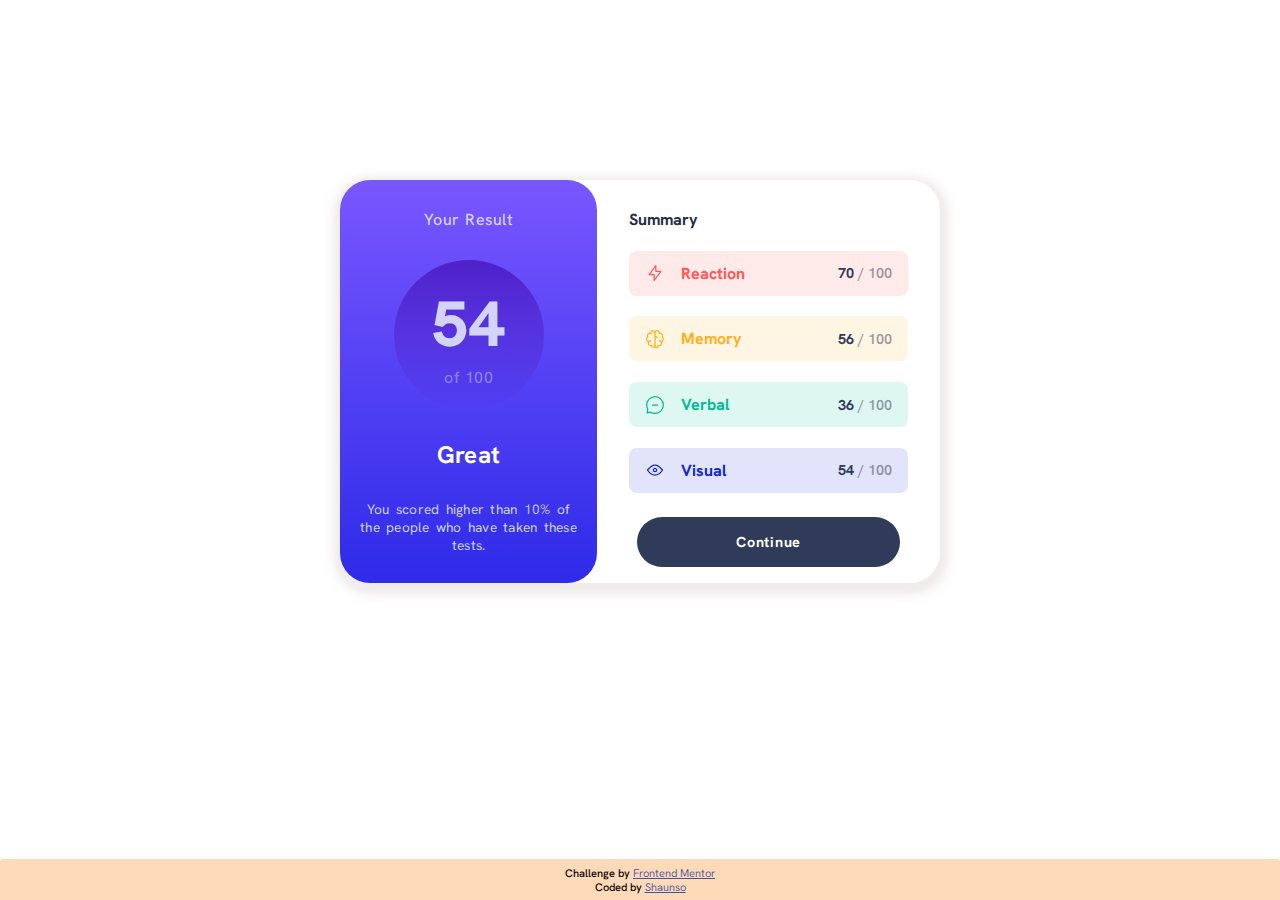
==== index.html @ 7d8e220a "Add files via upload" ====
<!DOCTYPE html>
<html lang="en">
<head>
  <meta charset="UTF-8">
  <meta name="viewport" content="width=device-width, initial-scale=1.0"> <!-- displays site properly based on user's device -->

  <link rel="icon" type="image/png" sizes="32x32" href="./assets/images/favicon-32x32.png">
  <link rel="stylesheet" href="style.css">

  <script src="https://d3js.org/d3.v7.js" defer></script>
  <script src="app.js" defer></script>
  
  
  <title>Frontend Mentor | Results summary component</title>
</head>
<body>
  <div id="grid-container">
    
    <div class="result-section">
      <p>Your Result</p>
      <div class="circle-result">
        <p id="overall-result"></p>
        <p>of 100</p>
      </div>
      <p>Great</p>
      <p>You scored higher than <span id="percentile"></span> of the people who have taken these tests.</p>      
    </div>

      <div id="flex-container" class="summary-section">
        <p>Summary</p>

        <div class="reaction-category">
          <div class="category-grouping">
            <img class="category-image">
            <p class="category-name"></p> 
          </div>       
          <p class="category-score"><span class="score"></span> / 100</p>
        </div>

        <div class="memory-category">
          <div class="category-grouping">
            <img src="" class="category-image">
            <p class="category-name"></p>  
          </div>                 
          <p class="category-score"><span class="score"></span> / 100</p>
        </div>

        <div class="verbal-category">
          <div class="category-grouping">
            <img src="" class="category-image">
            <p class="category-name"></p> 
          </div>            
          <p class="category-score"><span class="score"></span> / 100</p>
        </div>

        <div class="visual-category">
          <div class="category-grouping">
            <img src="" class="category-image">
            <p class="category-name"></p> 
          </div>                
          <p class="category-score"><span class="score"></span> / 100</p>
        </div>
        
        <button type="button" class="button" onclick="fetchData()">Continue</button>

      </div>
    </div>

    <div class="footer">
      <div class="attribution">
        Challenge by <a href="https://www.frontendmentor.io?ref=challenge" target="_blank">Frontend Mentor</a><br>
        Coded by <a href="https://github.com/shaunso">Shaunso</a>
      </div>      
    </div>

  </div>

</body>
</html>
---- style.css ----
/* importing the font from google fonts */
@import url('https://fonts.googleapis.com/css2?family=Hanken+Grotesk:ital,wght@0,100..900;1,100..900&display=swap');

* {
  margin: 0;
  padding: 0;
  box-sizing: border-box;
  font-family: "Hanken Grotesk", sans-serif;
  font-optical-sizing: auto;
  font-weight: 350;
  font-style: normal;
}

/* grid layout for mobile screens */
@media (max-width: 428px) {
  #grid-container {
  display: grid;
  grid-template-columns: 1fr;
  grid-template-rows:  350px 1fr;
  gap: 1rem;
  } 

  .result-section {
    display: flex;
    flex-direction: column;
    justify-content: center;
    row-gap: 1.5rem;
    background-image: linear-gradient(to bottom, hsl(252, 100%, 67%),hsl(241, 81%, 54%));
    border-bottom-left-radius: 30px;
    border-bottom-right-radius: 30px;
    letter-spacing: 0.25px;
    word-spacing: 2px;
    align-items: center;
  }
  
  .result-section > p:first-child {
    color: hsla(221, 100%, 96%, 85%);
    font-weight: 450;
  }
  
  .result-section > p:nth-last-child(2) {
    font-weight: 700;
    font-size: 1.5rem;
    color: hsl(0, 0%, 100%);
  }
  
  .result-section > p:last-child {
    width: 35ch;
    font-weight: 400;
    color: hsla(221, 100%, 96%, 85%);
    font-size: 0.85rem;
    text-align: center;
  }
  
  .circle-result {
    background-image: linear-gradient(to bottom, hsla(256, 72%, 46%, 1), hsla(241, 72%, 46%, 0));
    width: 9rem;
    height: 9rem;
    border-radius: 50%;
    display: flex;
    flex-direction: column;
    align-items: center;
    padding-top: 8px;
  }
  
  .circle-result > p:first-child {
    font-size: 4.5rem;
    font-weight: 800;
    color: hsla(221, 100%, 96%, 85%);
  }
  
  .circle-result > p:last-child {
    color: hsla(221, 100%, 96%, 40%);
    font-weight: 450;
    font-size: 0.85rem;
  }
  
  #flex-container {
    display: flex;
    flex-direction: column;
    gap: 0.25rem;
    justify-content: space-evenly;
  }
  
  #flex-container > p {
    margin: 0.8rem 2.5rem 0 2.75rem;
    font-weight: 700;
    color: hsl(224, 30%, 20%);
  }

    #flex-container > .reaction-category, .verbal-category, .memory-category, .visual-category {
    display: flex;
    justify-content: space-between;
    border-radius: 8px;
    padding: 0.75rem 1rem;
    margin: 0.8rem 2.5rem 0 2.5rem;
  }
  
  .category-grouping {
    display: flex;
    flex-direction: row;
    align-items: center;
  }
  
  .category-grouping > img {
    margin-right: 1rem;
  }
  
  .category-grouping > p {
    font-weight: 700;
  }
  
  .reaction-category {
    color: hsl(0, 100%, 67%);
    background-color: hsla(0, 100%, 67%, 12.5%);
  }
  .memory-category {
    color:  hsl(39, 100%, 56%);
    background-color: hsla(39, 100%, 56%, 12.5%);
  }
  .verbal-category {
    color: hsl(166, 100%, 37%);
    background-color: hsla(166, 100%, 37%, 12.5%);
  }
  .visual-category {
    color: hsl(234, 85%, 45%);
    background-color: hsla(234, 85%, 45%, 12.5%);
  }
  
  .category-score {
    color: hsla(224, 30%, 27%, 50%);
    font-weight: 600;
  }
  
  .category-score > span {
    font-weight: 700;
    color: hsl(224, 30%, 27%);
  }

  .bar-chart {
    background-color: orange;
    padding: 0.75rem 1rem;
    margin: 0.8rem 2rem 0 2rem;
    border-radius: 8px;
    height: 2.8rem;
  }
  
  button {
    background-color: hsl(224, 30%, 27%);
    color: hsl(0, 0%, 100%);
    font-weight: 700;
    border: none;
    border-radius: 30px;
    padding: 1rem;
    margin: 1.75rem 2.5rem 1rem 2.5rem;
    letter-spacing: 0.75px;
    font-size: 0.9rem;
  }

  button:active {
    background-image: linear-gradient(to bottom, hsl(252, 100%, 67%),hsl(241, 81%, 54%));
  }
  
  .footer {
    background-color: peachpuff;
    display: flex;
    justify-content: center;
    align-items: center;
    border-top-left-radius: 3px;
    border-top-right-radius: 3px;

    position: fixed;
    left: 0;
    bottom: 0;
    width: 100%;
    text-align: center;
    padding: 0.4rem;
  }
  .attribution { 
    font-size: 11px;
    text-align: center;
    font-weight: 500;
  }
  
  .attribution a { 
    color: hsl(228, 45%, 44%); 
  }
}

/* grid layout for tablets */
@media (min-width: 429px) and (max-width:729px) {
  #grid-container {
  display: grid;
  grid-template-columns: repeat(auto-fit, minmax(50px, 1fr));
  grid-template-rows: 325px;
  margin: 20vh auto;
  border-radius: 30px;
  max-width: 400px;
  box-shadow: 1px 4px 8px 8px rgba(228, 217, 217, 0.5);
  } 

  .result-section {
    display: flex;
    flex-direction: column;
    justify-content: space-evenly;
    background-image: linear-gradient(to bottom, hsl(252, 100%, 67%),hsl(241, 81%, 54%));
    border-radius: 30px;
    letter-spacing: 0.25px;
    word-spacing: 2px;
    align-items: center;
  }
  
  .result-section > p:first-child {
    color: hsla(221, 100%, 96%, 85%);
    font-weight: 450;
  }
  
  .result-section > p:nth-last-child(2) {
    font-weight: 700;
    font-size: 1rem;
    color: hsl(0, 0%, 100%);
  }
  
  .result-section > p:last-child {
    width: 23ch;
    font-weight: 400;
    color: hsla(221, 100%, 96%, 85%);
    font-size: 0.75rem;
    text-align: center;
  }
  
  .circle-result {
    background-image: linear-gradient(to bottom, hsla(256, 72%, 46%, 1), hsla(241, 72%, 46%, 0));
    width: 7.5rem;
    height: 7.5rem;
    border-radius: 50%;
    display: flex;
    flex-direction: column;
    justify-content: space-evenly;
    align-items: center;
    padding: 20px 0;
  }
  
  .circle-result > p:first-child {
    font-size: 3rem;
    font-weight: 800;
    color: hsla(221, 100%, 96%, 85%);
  }
  
  .circle-result > p:last-child {
    color: hsla(221, 100%, 96%, 40%);
    font-weight: 450;
    font-size: 0.85rem;
  }
  
  #flex-container {
    display: flex;
    flex-direction: column;
    justify-content: space-evenly;
  }

  #flex-container > p {
    margin: 1rem 2.5rem 0 1rem;
    font-weight: 700;
    color: hsl(224, 30%, 20%);
  }
  
  #flex-container > .reaction-category, .verbal-category, .memory-category, .visual-category {
    display: flex;
    justify-content: space-between;
    border-radius: 8px;
    font-size: 0.8rem;
    align-items: center;
    padding: 0.5rem 0.5rem;
    margin: 0.4rem 1rem 0 1rem;
  }  

  
  .category-grouping {
    display: flex;
    flex-direction: row;
    align-items: center;
  }
  
  
  .category-grouping > img {
    margin-right: 0.3rem;
  }
  
  .category-grouping > p {
    font-weight: 700;
  }
  
  .reaction-category {
    color: hsl(0, 100%, 67%);
    background-color: hsla(0, 100%, 67%, 12.5%);
  }
  .memory-category {
    color:  hsl(39, 100%, 56%);
    background-color: hsla(39, 100%, 56%, 12.5%);
  }
  .verbal-category {
    color: hsl(166, 100%, 37%);
    background-color: hsla(166, 100%, 37%, 12.5%);
  }
  .visual-category {
    color: hsl(234, 85%, 45%);
    background-color: hsla(234, 85%, 45%, 12.5%);
  }
  
  .category-score {
    color: hsla(224, 30%, 27%, 50%);
    font-weight: 600;
  }
  
  .category-score > span {
    font-weight: 700;
    color: hsl(224, 30%, 27%);
  }

  .bar-chart {
    background-color: orange;
    padding: 0.75rem 1rem;
    margin: 0.8rem 2rem 0 2rem;
    border-radius: 8px;
    height: 2.8rem;
  }
  
  button {
    background-color: hsl(224, 30%, 27%);
    color: hsl(0, 0%, 100%);
    font-weight: 700;
    border: none;
    border-radius: 30px;
    padding: 0.75rem 0.25rem;
    margin: 0.8rem 1rem 1.2rem 1rem;
    letter-spacing: 0.75px;
    font-size: 0.9rem;
  }

  button:active {
    background-image: linear-gradient(to bottom, hsl(252, 100%, 67%),hsl(241, 81%, 54%));
  }
  
  .footer {
    background-color: peachpuff;
    display: flex;
    justify-content: center;
    align-items: center;
    border-top-left-radius: 3px;
    border-top-right-radius: 3px;
    grid-column: 1 / 3;

    position: fixed;
    left: 0;
    bottom: 0;
    width: 100%;
    text-align: center;
    padding: 0.4rem;
  }
  .attribution { 
    font-size: 11px;
    text-align: center;
    font-weight: 500;
  }
  
  .attribution a { 
    color: hsl(228, 45%, 44%); 
  }

}


/* grid layout for desktops */
@media (min-width: 730px) {
  #grid-container {
  display: grid;
  grid-template-columns: minmax(150px, 0.75fr) minmax(150px, 1fr);
  grid-template-rows: 1fr;
  margin: 20vh auto;
  border-radius: 30px;
  max-width: 600px;
  box-shadow: 1px 4px 8px 8px rgba(228, 217, 217, 0.5);
  } 

  .result-section {
    display: flex;
    flex-direction: column;
    justify-content: space-evenly;
    background-image: linear-gradient(to bottom, hsl(252, 100%, 67%),hsl(241, 81%, 54%));
    border-radius: 30px;
    letter-spacing: 0.25px;
    word-spacing: 2px;
    align-items: center;
  }

  .result-section > p:first-child {
    color: hsla(221, 100%, 96%, 85%);
    font-weight: 450;
  }
  
  .result-section > p:nth-last-child(2) {
    font-weight: 700;
    font-size: 1.5rem;
    color: hsl(0, 0%, 100%);
  }
  
  .result-section > p:last-child {
    width: 28ch;
    font-weight: 400;
    color: hsla(221, 100%, 96%, 85%);
    font-size: 0.85rem;
    text-align: center;
  }
  
  .circle-result {
    background-image: linear-gradient(to bottom, hsla(256, 72%, 46%, 1), hsla(241, 72%, 46%, 0));
    width: 150px;
    height: 150px;
    border-radius: 100%;
    display: flex;
    flex-direction: column;
    justify-content: space-evenly;
    align-items: center;
    padding: 20px 0;
  }
  
  .circle-result > p:first-child {
    font-size: 4rem;
    font-weight: 800;
    color: hsla(221, 100%, 96%, 85%);
  }
  
  .circle-result > p:last-child {
    color: hsla(221, 100%, 96%, 40%);
    font-weight: 450;
  }
  
  #flex-container {
    display: flex;
    flex-direction: column;
    gap: 0.5rem;
    justify-content: space-between;
  }
  
   #flex-container > p {
    margin: 1.8rem 2rem 0 2rem;
    font-weight: 700;
    color: hsl(224, 30%, 20%);
  }

  #flex-container > .reaction-category, .verbal-category, .memory-category, .visual-category {
    display: flex;
    justify-content: space-between;
    border-radius: 8px;
    align-items: center;    
    padding: 0.75rem 1rem;
    margin: 0.8rem 2rem 0 2rem;
  }
  
  .category-grouping {
    display: flex;
    flex-direction: row;
    align-items: center;
  }
  
  
  .category-grouping > img {
    margin-right: 1rem;
  }
  
  .category-grouping > p {
    font-weight: 700;
  }
  
  .reaction-category {
    color: hsl(0, 100%, 67%);
    background-color: hsla(0, 100%, 67%, 12.5%);
  }
  .memory-category {
    color:  hsl(39, 100%, 56%);
    background-color: hsla(39, 100%, 56%, 12.5%);
  }
  .verbal-category {
    color: hsl(166, 100%, 37%);
    background-color: hsla(166, 100%, 37%, 12.5%);
  }
  .visual-category {
    color: hsl(234, 85%, 45%);
    background-color: hsla(234, 85%, 45%, 12.5%);
  }
  
  .category-score {
    color: hsla(224, 30%, 27%, 50%);
    font-weight: 600;
    font-size: 0.9rem;
  }
  
  .category-score > span {
    font-weight: 700;
    color: hsl(224, 30%, 27%);
  }

  .bar-chart {
    background-color: orange;
    margin: 0.8rem 2rem 0 2rem;
    border-radius: 8px;
    height: 2.8rem;
  }
  
  button {
    background-color: hsl(224, 30%, 27%);
    color: hsl(0, 0%, 100%);
    font-weight: 700;
    border: none;
    border-radius: 30px;
    padding: 1rem;
    margin: 1rem 2.5rem 1rem 2.5rem;
    letter-spacing: 0.75px;
    font-size: 0.9rem;
  }

  button:hover {
    cursor: pointer;
    background-image: linear-gradient(to bottom, hsl(252, 100%, 67%),hsl(241, 81%, 54%));
  }
  
  .footer {
    background-color: peachpuff;
    display: flex;
    justify-content: center;
    align-items: center;
    border-top-left-radius: 3px;
    border-top-right-radius: 3px;
    grid-column: 1 / 3;

    position: fixed;
    left: 0;
    bottom: 0;
    width: 100%;
    text-align: center;
    padding: 0.4rem;
  }
  .attribution { 
    font-size: 11px;
    text-align: center;
    font-weight: 500;
  }
  
  .attribution a { 
    color: hsl(228, 45%, 44%); 
  }
}
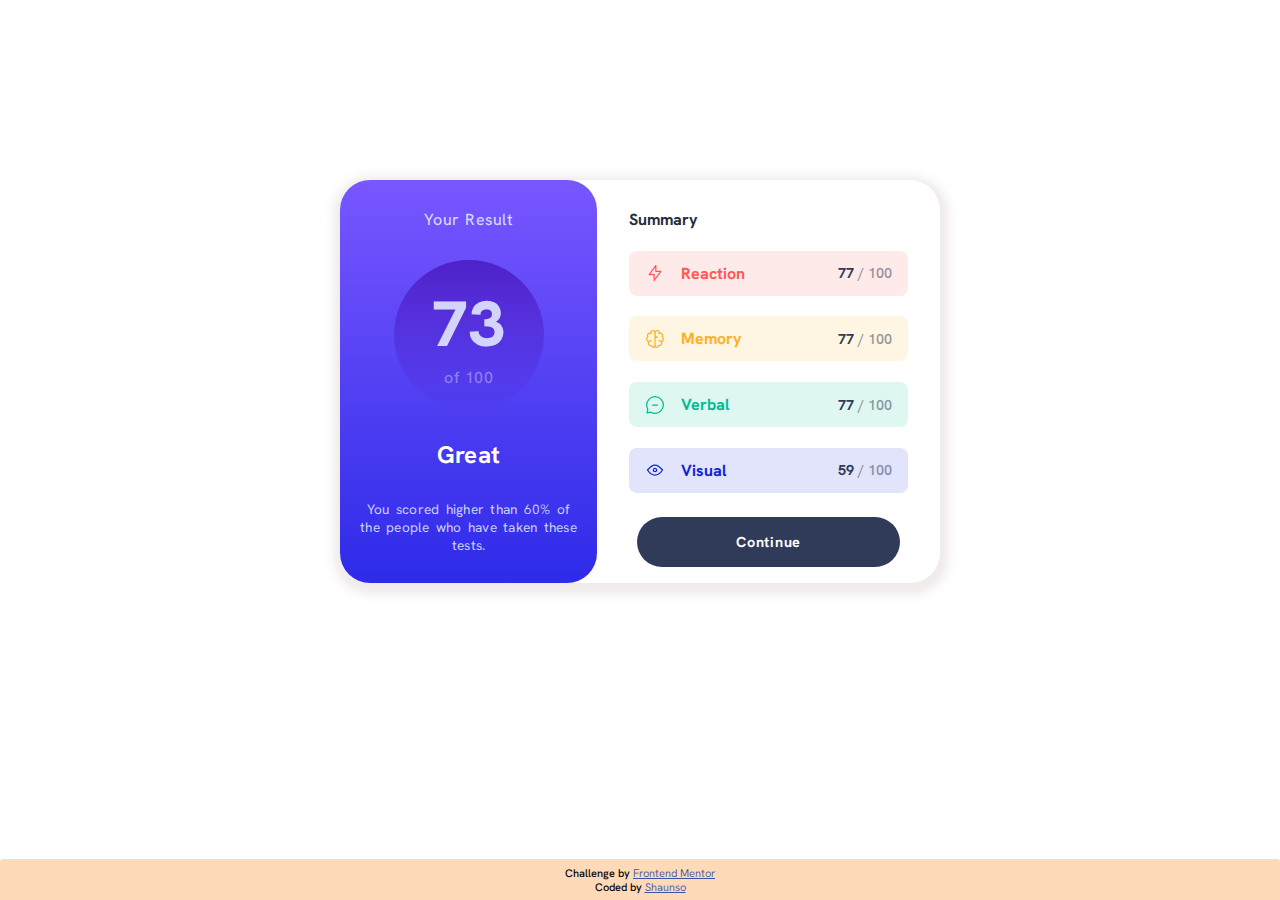
==== commit 4f6cbb50: "Add files via upload" ====
--- a/index.html
+++ b/index.html
@@ -7,9 +7,7 @@
   <link rel="icon" type="image/png" sizes="32x32" href="./assets/images/favicon-32x32.png">
   <link rel="stylesheet" href="style.css">
 
-  <script src="https://d3js.org/d3.v7.js" defer></script>
   <script src="app.js" defer></script>
-  
   
   <title>Frontend Mentor | Results summary component</title>
 </head>
